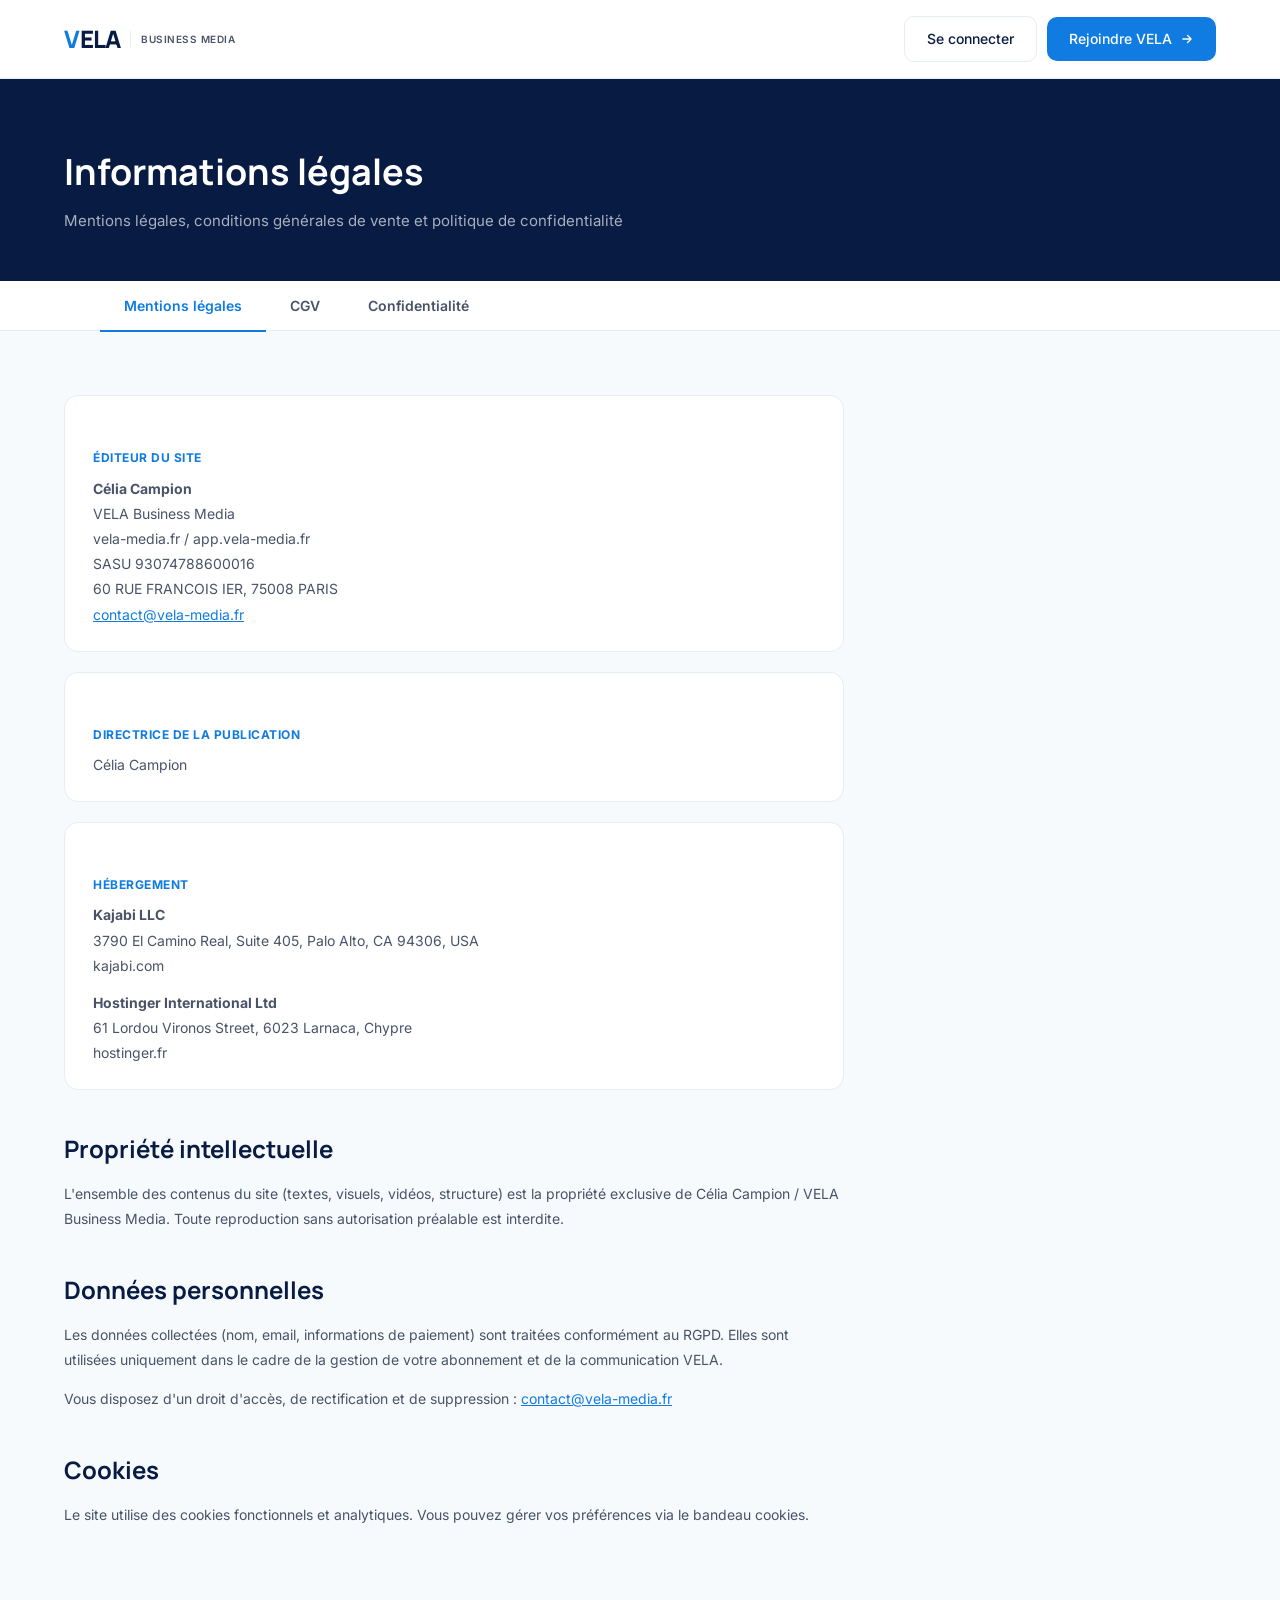
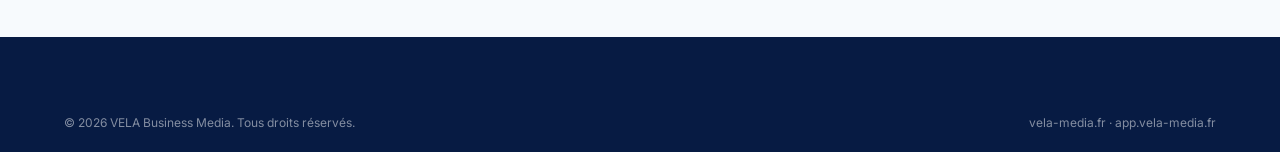
==== legal.html @ 15b3d7d7 "feat: Update homepage content, add legal page, and enhance FAQ functionality - Revised text in the h" ====
<!DOCTYPE html>
<html lang="fr">
<head>
    <meta charset="UTF-8">
    <meta name="viewport" content="width=device-width, initial-scale=1.0">
    <title>Mentions légales – VELA Business Media</title>
    <link rel="preconnect" href="https://fonts.googleapis.com">
    <link rel="preconnect" href="https://fonts.gstatic.com" crossorigin>
    <link href="https://fonts.googleapis.com/css2?family=Inter:wght@400;500;600&family=Manrope:wght@600;700&display=swap" rel="stylesheet">
    <link rel="stylesheet" href="https://cdnjs.cloudflare.com/ajax/libs/font-awesome/6.5.0/css/all.min.css">
    <link rel="stylesheet" href="styles/main.css">
    <style>
        /* ── Legal page ─────────────────────────────────── */
        .legal-hero {
            background: var(--blue-dark);
            padding: 64px 0 48px;
        }
        .legal-hero h1 {
            font-family: var(--font-title);
            font-size: 36px;
            font-weight: 700;
            color: #fff;
            margin-bottom: 8px;
        }
        .legal-hero p {
            color: rgba(255,255,255,0.65);
            font-size: 15px;
        }

        /* ── Tabs ───────────────────────────────────────── */
        .legal-tabs-bar {
            background: var(--white);
            border-bottom: 1.5px solid var(--gray-border);
            position: sticky;
            top: 64px;
            z-index: 100;
        }
        .legal-tabs {
            display: flex;
            gap: 0;
            max-width: 1160px;
            margin: 0 auto;
            padding: 0 40px;
        }
        .legal-tab {
            padding: 16px 24px;
            font-size: 14px;
            font-weight: 600;
            color: var(--gray-text);
            cursor: pointer;
            border-bottom: 2.5px solid transparent;
            margin-bottom: -1.5px;
            transition: color 0.2s, border-color 0.2s;
            white-space: nowrap;
            background: none;
            border-top: none;
            border-left: none;
            border-right: none;
            font-family: var(--font-text);
        }
        .legal-tab:hover { color: var(--blue-primary); }
        .legal-tab.active {
            color: var(--blue-primary);
            border-bottom-color: var(--blue-primary);
        }

        /* ── Content ────────────────────────────────────── */
        .legal-body {
            padding: 64px 0 96px;
            background: var(--bg-main);
            min-height: 60vh;
        }
        .legal-panel { display: none; }
        .legal-panel.active { display: block; }

        .legal-content {
            max-width: 780px;
        }

        .legal-content h2 {
            font-family: var(--font-title);
            font-size: 24px;
            font-weight: 700;
            color: var(--blue-dark);
            margin: 40px 0 12px;
        }
        .legal-content h2:first-child { margin-top: 0; }

        .legal-content h3 {
            font-size: 15px;
            font-weight: 700;
            color: var(--blue-dark);
            margin: 28px 0 8px;
            text-transform: uppercase;
            letter-spacing: 0.5px;
            font-size: 12px;
            color: var(--blue-primary);
        }

        .legal-content p {
            font-size: 14px;
            color: var(--gray-text);
            line-height: 1.8;
            margin-bottom: 14px;
        }

        .legal-content ul {
            padding-left: 20px;
            margin-bottom: 14px;
        }
        .legal-content ul li {
            font-size: 14px;
            color: var(--gray-text);
            line-height: 1.8;
            margin-bottom: 4px;
        }

        .legal-content .legal-block {
            background: var(--white);
            border-radius: 14px;
            border: 1px solid var(--gray-border);
            padding: 24px 28px;
            margin-bottom: 20px;
        }

        .legal-content .legal-block p,
        .legal-content .legal-block li { margin-bottom: 6px; }
        .legal-content .legal-block p:last-child { margin-bottom: 0; }

        .legal-article {
            margin-bottom: 36px;
            padding-bottom: 36px;
            border-bottom: 1px solid var(--gray-border);
        }
        .legal-article:last-child {
            border-bottom: none;
            margin-bottom: 0;
            padding-bottom: 0;
        }
        .legal-article-number {
            font-size: 11px;
            font-weight: 700;
            letter-spacing: 1px;
            text-transform: uppercase;
            color: var(--blue-primary);
            margin-bottom: 6px;
        }
        .legal-article h2 {
            margin-top: 0;
            font-size: 18px;
        }

        @media (max-width: 768px) {
            .legal-hero { padding: 48px 0 32px; }
            .legal-hero h1 { font-size: 26px; }
            .legal-tabs { padding: 0 16px; overflow-x: auto; }
            .legal-tab { padding: 14px 16px; font-size: 13px; }
            .legal-body { padding: 40px 0 64px; }
        }
    </style>
</head>
<body>

    <!-- Header -->
    <header class="header">
        <div class="container">
            <div class="header-content">
                <a href="index.html" class="logo" style="text-decoration:none;">
                    <div class="logo-main">
                        <span class="logo-v">V</span><span class="logo-text">ELA</span>
                    </div>
                    <span class="logo-sub">BUSINESS MEDIA</span>
                </a>
                <div class="header-actions">
                    <a href="https://app.vela-media.fr/login" target="_blank" rel="noopener" class="btn-secondary">Se connecter</a>
                    <a href="https://app.vela-media.fr/offers/Z2gnVSHb" target="_blank" rel="noopener" class="btn-primary">Rejoindre VELA <svg class="btn-arrow" width="14" height="14" viewBox="0 0 24 24" fill="none"><path d="M5 12h14M13 6l6 6-6 6" stroke="currentColor" stroke-width="2.2" stroke-linecap="round" stroke-linejoin="round"/></svg></a>
                </div>
            </div>
        </div>
    </header>

    <!-- Hero -->
    <section class="legal-hero">
        <div class="container">
            <h1>Informations légales</h1>
            <p>Mentions légales, conditions générales de vente et politique de confidentialité</p>
        </div>
    </section>

    <!-- Tabs bar -->
    <div class="legal-tabs-bar">
        <div class="legal-tabs">
            <button class="legal-tab active" data-tab="mentions">Mentions légales</button>
            <button class="legal-tab" data-tab="cgv">CGV</button>
            <button class="legal-tab" data-tab="confidentialite">Confidentialité</button>
        </div>
    </div>

    <!-- Content -->
    <div class="legal-body">
        <div class="container">
            <div class="legal-content">

                <!-- ── MENTIONS LÉGALES ── -->
                <div class="legal-panel active" id="panel-mentions">

                    <div class="legal-block">
                        <h3>Éditeur du site</h3>
                        <p><strong>Célia Campion</strong><br>
                        VELA Business Media<br>
                        vela-media.fr / app.vela-media.fr<br>
                        SASU 93074788600016<br>
                        60 RUE FRANCOIS IER, 75008 PARIS<br>
                        <a href="mailto:contact@vela-media.fr" style="color:var(--blue-primary)">contact@vela-media.fr</a></p>
                    </div>

                    <div class="legal-block">
                        <h3>Directrice de la publication</h3>
                        <p>Célia Campion</p>
                    </div>

                    <div class="legal-block">
                        <h3>Hébergement</h3>
                        <p><strong>Kajabi LLC</strong><br>
                        3790 El Camino Real, Suite 405, Palo Alto, CA 94306, USA<br>
                        kajabi.com</p>
                        <p style="margin-top:12px"><strong>Hostinger International Ltd</strong><br>
                        61 Lordou Vironos Street, 6023 Larnaca, Chypre<br>
                        hostinger.fr</p>
                    </div>

                    <h2>Propriété intellectuelle</h2>
                    <p>L'ensemble des contenus du site (textes, visuels, vidéos, structure) est la propriété exclusive de Célia Campion / VELA Business Media. Toute reproduction sans autorisation préalable est interdite.</p>

                    <h2>Données personnelles</h2>
                    <p>Les données collectées (nom, email, informations de paiement) sont traitées conformément au RGPD. Elles sont utilisées uniquement dans le cadre de la gestion de votre abonnement et de la communication VELA.</p>
                    <p>Vous disposez d'un droit d'accès, de rectification et de suppression : <a href="mailto:contact@vela-media.fr" style="color:var(--blue-primary)">contact@vela-media.fr</a></p>

                    <h2>Cookies</h2>
                    <p>Le site utilise des cookies fonctionnels et analytiques. Vous pouvez gérer vos préférences via le bandeau cookies.</p>

                </div>

                <!-- ── CGV ── -->
                <div class="legal-panel" id="panel-cgv">

                    <div class="legal-article">
                        <p class="legal-article-number">Article 1</p>
                        <h2>Identification de la société</h2>
                        <p>Les présentes Conditions Générales de Vente (CGV) sont proposées par <strong>VELA MÉDIA</strong>, marque exploitée par la société KiRoMa, société immatriculée sous le numéro SIREN 930 747 886, dont le siège social est situé au 60 Rue François 1er, 75008 Paris.</p>
                        <p>La société est représentée par Madame Célia Campion, Présidente Directrice Générale. Ci-après dénommée « VELA MÉDIA ».</p>
                        <p>Toute commande implique l'acceptation pleine et entière des présentes CGV par le client.</p>
                    </div>

                    <div class="legal-article">
                        <p class="legal-article-number">Article 2</p>
                        <h2>Objet</h2>
                        <p>Les présentes Conditions Générales de Vente ont pour objet de définir les modalités selon lesquelles VELA MÉDIA, marque exploitée par la société KiRoMa, propose et commercialise ses services, contenus, accompagnements et accès numériques.</p>
                        <p>VELA MÉDIA développe un écosystème éditorial et stratégique à destination des professionnels et particuliers souhaitant bénéficier de contenus à forte valeur ajoutée autour de l'entrepreneuriat, du positionnement, de la structuration d'activité, de la réflexion stratégique, du développement de marque et de l'accompagnement décisionnel.</p>
                        <p>Les services proposés peuvent notamment comprendre l'accès à une plateforme numérique sécurisée, des contenus vidéo, des questionnaires, des synthèses stratégiques, des échanges privés, des analyses, des documents confidentiels, ainsi que différentes prestations complémentaires de conseil, mentorat, accompagnement ou consulting.</p>
                        <p>VELA MÉDIA ne constitue pas une plateforme de formation professionnelle au sens réglementaire du terme, mais un environnement média, éditorial et stratégique proposant des contenus d'analyse, d'inspiration, de réflexion et d'accompagnement.</p>
                    </div>

                    <div class="legal-article">
                        <p class="legal-article-number">Article 3</p>
                        <h2>Acceptation des conditions</h2>
                        <p>Toute validation de devis, signature de contrat, paiement d'acompte ou commande implique l'adhésion sans réserve du client aux présentes CGV.</p>
                        <p>Le client reconnaît avoir pris connaissance des présentes CGV avant toute commande.</p>
                    </div>

                    <div class="legal-article">
                        <p class="legal-article-number">Article 4</p>
                        <h2>Devis et commandes</h2>
                        <p>Toute prestation fait l'objet soit d'un devis, soit d'un contrat, soit d'une proposition commerciale, soit d'une commande en ligne, soit d'une souscription à un abonnement.</p>
                        <p>La commande est considérée comme ferme et définitive après signature du devis ou contrat, ou validation électronique, ou paiement d'un acompte, ou règlement complet.</p>
                        <p>Toute demande complémentaire pourra faire l'objet d'une facturation additionnelle.</p>
                    </div>

                    <div class="legal-article">
                        <p class="legal-article-number">Article 5</p>
                        <h2>Tarifs</h2>
                        <p>Les prix sont exprimés en euros hors taxes (HT) ou toutes taxes comprises (TTC) selon le régime applicable. VELA MÉDIA se réserve le droit de modifier ses tarifs à tout moment. Les prestations sont facturées selon les tarifs en vigueur au jour de la commande.</p>
                        <p>Sauf mention contraire, les frais de déplacement, d'hébergement, de restauration, de location ou tout frais externe restent à la charge du client.</p>
                    </div>

                    <div class="legal-article">
                        <p class="legal-article-number">Article 6</p>
                        <h2>Modalités de paiement</h2>
                        <p>Sauf disposition particulière, un acompte de 30 % à 50 % peut être demandé à la commande, le solde est payable à réception de facture ou selon l'échéancier convenu.</p>
                        <p>Les règlements peuvent être effectués par virement bancaire, carte bancaire, prélèvement ou tout autre moyen validé par VELA MÉDIA.</p>
                        <p>Tout retard de paiement entraînera automatiquement des pénalités de retard au taux légal en vigueur, une indemnité forfaitaire de recouvrement de 40 €, ainsi que la suspension éventuelle des prestations.</p>
                    </div>

                    <div class="legal-article">
                        <p class="legal-article-number">Article 7</p>
                        <h2>Abonnements et programmes récurrents</h2>
                        <p>VELA MÉDIA propose notamment un abonnement mensuel donnant accès à un espace membre premium accessible en ligne via la plateforme Kajabi ou toute plateforme équivalente choisie par VELA MÉDIA.</p>
                        <p>L'abonnement est actuellement proposé au tarif de <strong>97 € HT par mois</strong>, sans engagement de durée.</p>
                        <p>L'accès abonné comprend notamment la mise à disposition d'un contenu vidéo hebdomadaire, d'un questionnaire stratégique hebdomadaire, d'une messagerie privée ainsi que d'un espace personnel sécurisé. Les vidéos restent accessibles pendant une durée de cinq semaines à compter de leur publication.</p>
                        <p>Les prestations de coaching individuel, consulting, accompagnement stratégique, événements, masterminds ou offres premium complémentaires ne sont pas incluses dans l'abonnement standard.</p>
                        <p>L'abonnement est renouvelé automatiquement à chaque échéance mensuelle via Stripe. La demande de résiliation peut être effectuée directement depuis la plateforme ou par écrit, sous réserve d'être transmise au minimum sept jours avant la prochaine échéance mensuelle. Toute période commencée reste intégralement due. La résiliation prendra effet à la date anniversaire suivant la demande.</p>
                        <p>En cas d'incident de paiement, VELA MÉDIA se réserve le droit de suspendre immédiatement l'accès à la plateforme jusqu'à régularisation.</p>
                    </div>

                    <div class="legal-article">
                        <p class="legal-article-number">Article 8</p>
                        <h2>Délais et livraison</h2>
                        <p>Les délais communiqués le sont à titre indicatif. VELA MÉDIA ne pourra être tenue responsable des retards causés par un manque de validation client, des éléments non transmis, des modifications successives, un cas de force majeure ou l'intervention de prestataires tiers.</p>
                    </div>

                    <div class="legal-article">
                        <p class="legal-article-number">Article 9</p>
                        <h2>Obligations du client</h2>
                        <p>Le client s'engage à fournir des informations exactes, transmettre les éléments nécessaires dans les délais, collaborer activement au bon déroulement des prestations, respecter les échéances de validation et régler les sommes dues.</p>
                    </div>

                    <div class="legal-article">
                        <p class="legal-article-number">Article 10</p>
                        <h2>Propriété intellectuelle</h2>
                        <p>L'ensemble des contenus, éléments graphiques, méthodes, frameworks, textes, vidéos, questionnaires, synthèses, visuels, documents, process, outils, mindmaps et contenus diffusés ou produits par VELA MÉDIA est protégé au titre du droit de la propriété intellectuelle.</p>
                        <p>L'abonnement souscrit confère uniquement un droit d'accès personnel, temporaire, non exclusif et non transférable. Toute reproduction, diffusion, partage ou exploitation non autorisée est strictement interdite. Les identifiants de connexion sont strictement personnels.</p>
                    </div>

                    <div class="legal-article">
                        <p class="legal-article-number">Article 11</p>
                        <h2>Confidentialité</h2>
                        <p>VELA MÉDIA et le client s'engagent à conserver confidentielles les informations échangées dans le cadre de la prestation. Cette obligation demeure applicable pendant toute la durée de la collaboration ainsi qu'après sa cessation.</p>
                    </div>

                    <div class="legal-article">
                        <p class="legal-article-number">Article 12</p>
                        <h2>Responsabilité</h2>
                        <p>VELA MÉDIA est tenue à une obligation de moyens. Les contenus proposés ont une vocation informative, éditoriale, stratégique et inspirationnelle. Ils ne constituent en aucun cas un conseil juridique, financier, comptable, fiscal ou médical, ni une garantie de résultat.</p>
                        <p>L'abonné demeure seul responsable des décisions et actions réalisées à partir des contenus proposés par VELA MÉDIA.</p>
                    </div>

                    <div class="legal-article">
                        <p class="legal-article-number">Article 13</p>
                        <h2>Annulation et report</h2>
                        <p>Toute annulation d'une prestation devra être formulée par écrit. Sauf disposition spécifique, tout acompte versé reste acquis, toute prestation commencée est due et tout report devra être validé conjointement.</p>
                    </div>

                    <div class="legal-article">
                        <p class="legal-article-number">Article 14</p>
                        <h2>Force majeure</h2>
                        <p>VELA MÉDIA ne pourra être tenue responsable d'un manquement résultant d'un événement de force majeure au sens du droit français.</p>
                    </div>

                    <div class="legal-article">
                        <p class="legal-article-number">Article 15</p>
                        <h2>Données personnelles et RGPD</h2>
                        <p>Dans le cadre de l'exploitation de ses services, VELA MÉDIA est amenée à collecter, traiter, stocker et utiliser certaines données personnelles des utilisateurs, abonnés, prospects et clients.</p>
                        <p>Ces données sont collectées afin de permettre la gestion des abonnements, l'exécution des prestations, la personnalisation de l'expérience utilisateur et le respect des obligations légales.</p>
                        <p>Dans le cadre du fonctionnement de ses services, VELA MÉDIA peut utiliser des outils tiers notamment : Kajabi, Podio, Stripe, Whimsical, Mindmeister, ChatGPT, Claude ou tout autre outil professionnel équivalent.</p>
                        <p>Conformément au RGPD, chaque utilisateur dispose d'un droit d'accès, de rectification, d'effacement, de limitation, d'opposition, de portabilité et de retrait du consentement. Toute demande peut être adressée à : <a href="mailto:contact@vela-media.fr" style="color:var(--blue-primary)">contact@vela-media.fr</a></p>
                        <h3>15.1 – Droit de rétractation</h3>
                        <p>Conformément aux articles L.221-18 et suivants du Code de la consommation, les clients particuliers disposent d'un délai de 14 jours pour exercer leur droit de rétractation. En validant sa souscription et en demandant un accès immédiat, l'utilisateur particulier reconnaît expressément renoncer à ce droit.</p>
                        <h3>15.2 – Médiation à la consommation</h3>
                        <p>Tout client particulier a le droit de recourir gratuitement à un dispositif de médiation de la consommation. Les coordonnées du médiateur seront mises à disposition sur le site internet de VELA MÉDIA dès leur désignation officielle.</p>
                    </div>

                    <div class="legal-article">
                        <p class="legal-article-number">Article 16</p>
                        <h2>Références clients</h2>
                        <p>Sauf refus écrit préalable, VELA MÉDIA pourra utiliser des retours d'expérience anonymisés, des captures anonymisées, des statistiques d'usage ou des témoignages à des fins de communication. Toute publication nominative fera l'objet d'une validation préalable.</p>
                    </div>

                    <div class="legal-article">
                        <p class="legal-article-number">Article 17</p>
                        <h2>Modération et comportement</h2>
                        <p>VELA MÉDIA se réserve le droit de suspendre ou supprimer un compte sans remboursement en cas de comportement toxique, non-respect des CGV, atteinte à l'image de VELA MÉDIA, partage non autorisé des contenus ou comportement incompatible avec les valeurs de la plateforme.</p>
                    </div>

                    <div class="legal-article">
                        <p class="legal-article-number">Article 18</p>
                        <h2>Évolution des services</h2>
                        <p>VELA MÉDIA se réserve le droit de faire évoluer à tout moment les contenus, formats, fonctionnalités, outils, supports ou modalités d'accès des services proposés. Ces évolutions ne pourront donner lieu à aucun remboursement.</p>
                    </div>

                    <div class="legal-article">
                        <p class="legal-article-number">Article 19</p>
                        <h2>Droit applicable</h2>
                        <p>Les présentes CGV sont soumises au droit français. En cas de litige, les parties s'engagent à rechercher une solution amiable avant toute procédure judiciaire. À défaut, les tribunaux compétents seront ceux du ressort du siège social de VELA MÉDIA.</p>
                    </div>

                    <div class="legal-article">
                        <p class="legal-article-number">Article 20</p>
                        <h2>Contact</h2>
                        <div class="legal-block">
                            <p><strong>VELA MÉDIA</strong> — Marque exploitée par la société KiRoMa<br>
                            SIREN : 930 747 886<br>
                            60 Rue François 1er, 75008 Paris<br>
                            Représentée par Célia Campion, Présidente Directrice Générale<br>
                            <a href="mailto:contact@vela-media.fr" style="color:var(--blue-primary)">contact@vela-media.fr</a></p>
                        </div>
                    </div>

                </div>

                <!-- ── CONFIDENTIALITÉ ── -->
                <div class="legal-panel" id="panel-confidentialite">

                    <div class="legal-block">
                        <h3>Qui sommes-nous ?</h3>
                        <p>VELA Business Media est une plateforme d'accompagnement stratégique éditée par KiRoMa Sasu, représentée par Célia Campion.</p>
                    </div>

                    <h2>Les informations que nous collectons</h2>
                    <p>Dans le cadre de votre abonnement et de votre accompagnement, nous collectons les informations que vous nous transmettez : nom, prénom, adresse email, informations relatives à votre entreprise (chiffre d'affaires, secteur, stade de développement), ainsi que vos réponses aux questionnaires et échanges via la messagerie.</p>

                    <h2>Comment nous utilisons vos informations</h2>
                    <p>Vos données sont utilisées exclusivement pour personnaliser votre parcours VELA et vous délivrer un accompagnement adapté à votre situation. Elles ne sont en aucun cas revendues ni transmises à des tiers.</p>

                    <h2>Confidentialité des échanges</h2>
                    <p>KiRoMa s'engage à garantir la stricte confidentialité de toutes les informations que vous partagez dans le cadre de votre accompagnement — qu'elles soient transmises par écrit ou à l'oral, via la plateforme, la messagerie ou lors des sessions visio. Ces informations sont utilisées uniquement dans le cadre de votre mission et ne seront conservées qu'aussi longtemps que votre accompagnement est actif.</p>

                    <h2>Vos droits</h2>
                    <p>Conformément au RGPD, vous disposez d'un droit d'accès, de rectification et de suppression de vos données. Pour toute demande, contactez-nous à : <a href="mailto:contact@vela-media.fr" style="color:var(--blue-primary)">contact@vela-media.fr</a></p>

                    <h2>Cookies</h2>
                    <p>Le site utilise des cookies fonctionnels nécessaires à son bon fonctionnement. Aucun cookie publicitaire n'est déposé sans votre consentement explicite.</p>

                </div>

            </div>
        </div>
    </div>

    <!-- Footer -->
    <footer class="footer">
        <div class="container">
            <div class="footer-bottom">
                <p>&copy; <span id="footer-year"></span> VELA Business Media. Tous droits réservés.</p>
                <p>vela-media.fr · app.vela-media.fr</p>
            </div>
        </div>
    </footer>

    <script>
        // Dynamic year
        document.getElementById('footer-year').textContent = new Date().getFullYear();

        // Tab switching
        const tabs = document.querySelectorAll('.legal-tab');
        const panels = document.querySelectorAll('.legal-panel');

        function activateTab(tabName) {
            tabs.forEach(t => t.classList.toggle('active', t.dataset.tab === tabName));
            panels.forEach(p => p.classList.toggle('active', p.id === 'panel-' + tabName));
        }

        tabs.forEach(tab => {
            tab.addEventListener('click', () => activateTab(tab.dataset.tab));
        });

        // Open tab from URL hash (legal.html#cgv, legal.html#confidentialite)
        const hash = window.location.hash.replace('#', '');
        if (hash && ['mentions', 'cgv', 'confidentialite'].includes(hash)) {
            activateTab(hash);
        }
    </script>
</body>
</html>
---- styles/main.css ----
* {
    margin: 0;
    padding: 0;
    box-sizing: border-box;
}

:root {
    --blue-primary: #107ce1;
    --blue-dark: #071b43;
    --bg-main: #F7FAFD;
    --white: #FFFFFF;
    --gray-border: #E6EDF5;
    --gray-text: #495368;
    --button-blue: #107ce1;

    --font-title: 'Manrope', sans-serif;
    --font-text: 'Inter', sans-serif;
}

html {
    scroll-behavior: smooth;
}

body {
    font-family: var(--font-text);
    color: var(--blue-dark);
    line-height: 1.6;
    background: var(--bg-main);
}

.container {
    max-width: 1200px;
    margin: 0 auto;
    padding: 0 24px;
}

/* ── Header ─────────────────────────────────────────── */
.header {
    background: var(--white);
    padding: 16px 0;
    border-bottom: 1px solid var(--gray-border);
    position: sticky;
    top: 0;
    z-index: 1000;
}

.header-content {
    display: flex;
    justify-content: space-between;
    align-items: center;
}

.logo {
    display: flex;
    align-items: center;
    gap: 10px;
    font-family: var(--font-title);
}

.logo-main {
    display: flex;
    align-items: baseline;
}

.logo-v {
    font-size: 24px;
    font-weight: 800;
    color: var(--blue-primary);
    line-height: 1;
}

.logo-text {
    font-size: 24px;
    font-weight: 800;
    color: var(--blue-dark);
    letter-spacing: -1px;
    line-height: 1;
}

.logo-sub {
    font-family: var(--font-text);
    font-size: 10px;
    font-weight: 600;
    color: var(--gray-text);
    letter-spacing: 0.5px;
    text-transform: uppercase;
    border-left: 1px solid var(--gray-border);
    padding-left: 10px;
}

.header-actions {
    display: flex;
    gap: 10px;
    align-items: center;
}

/* ── Buttons ─────────────────────────────────────────── */
a.btn-primary, a.btn-secondary { text-decoration: none; }

.btn-primary {
    background: var(--button-blue);
    color: var(--white);
    padding: 11px 22px;
    border-radius: 10px;
    font-family: var(--font-text);
    font-weight: 500;
    font-size: 14px;
    cursor: pointer;
    border: none;
    transition: background 0.2s, transform 0.2s;
    display: inline-flex;
    align-items: center;
    gap: 8px;
}

.btn-arrow {
    transition: transform 0.2s;
}

.btn-primary:hover .btn-arrow {
    transform: translateX(3px);
}

.btn-primary:hover {
    background: #39a6e6;
    transform: translateY(-1px);
}

.btn-secondary {
    background: transparent;
    color: var(--blue-dark);
    padding: 11px 22px;
    border-radius: 10px;
    font-family: var(--font-text);
    font-weight: 500;
    font-size: 14px;
    cursor: pointer;
    border: 1px solid var(--gray-border);
    transition: border-color 0.2s, background 0.2s;
}

.btn-secondary:hover {
    background: var(--bg-main);
    border-color: var(--blue-primary);
}

.btn-large {
    padding: 14px 32px;
    font-size: 15px;
}

/* ── Hero ────────────────────────────────────────────── */
.hero {
    padding: 100px 0;
    position: relative;
    overflow: hidden;
    background: #EEF5FB;
}

.hero-bg {
    position: absolute;
    inset: 0;
    z-index: 0;
}

.hero-bg svg {
    width: 100%;
    height: 100%;
}

.hero .container {
    position: relative;
    z-index: 1;
}

.hero-content {
    display: grid;
    grid-template-columns: 1fr;
    max-width: 600px;
}

.hero-badge {
    display: inline-block;
    font-family: var(--font-text);
    font-size: 11px;
    font-weight: 600;
    letter-spacing: 0.08em;
    text-transform: uppercase;
    color: var(--blue-primary);
    background: #e8f3f9;
    border: 1px solid rgba(16, 124, 225, 0.25);
    border-radius: 20px;
    padding: 4px 10px;
    margin-bottom: 18px;
}

.hero-text h1 {
    font-family: var(--font-title);
    font-size: 52px;
    font-weight: 700;
    line-height: 1.2;
    color: var(--blue-dark);
    margin-bottom: 20px;
}

.hero-subtitle {
    font-size: 17px;
    color: var(--blue-dark);
    margin-bottom: 12px;
    max-width: 460px;
    line-height: 1.6;
}

.hero-desc {
    font-size: 15px;
    color: var(--gray-text);
    margin-bottom: 24px;
    max-width: 460px;
    line-height: 1.6;
}

.hero-price {
    display: flex;
    align-items: center;
    gap: 10px;
    margin-bottom: 24px;
}

.hero-price-amount {
    font-family: var(--font-title);
    font-size: 32px;
    font-weight: 700;
    color: var(--blue-dark);
    line-height: 1;
}

.hero-price-period {
    font-size: 14px;
    color: var(--gray-text);
    font-weight: 500;
}

.hero-price-badge {
    margin-left: 6px;
    background: #e8f3f9;
    color: var(--blue-primary);
    font-size: 12px;
    font-weight: 600;
    padding: 4px 12px;
    border-radius: 20px;
}

.hero-features {
    display: grid;
    grid-template-columns: auto auto;
    justify-content: start;
    gap: 10px 20px;
    list-style: none;
    padding: 0;
    margin-top: 22px;
}

.hero-features li {
    display: inline-flex;
    align-items: center;
    gap: 6px;
    font-size: 13px;
    font-weight: 500;
    color: var(--blue-dark);
}

.hero-features li svg {
    color: var(--blue-primary);
    flex-shrink: 0;
}

.hero-image {
    position: absolute;
    inset: 0;
    z-index: 0;
    pointer-events: none;
}

.hero-paysage {
    width: 100%;
    height: 100%;
    object-fit: cover;
    object-position: right center;
    display: block;
    mix-blend-mode: multiply;
}

.hero-plane-wrapper {
    position: relative;
    display: flex;
    align-items: center;
    justify-content: center;
    width: 100%;
}

.hero-sun {
    position: absolute;
    width: 220px;
    height: 220px;
    border-radius: 50%;
    background: #D6E9F8;
    z-index: 0;
}

.hero-video-placeholder {
    width: 100%;
    aspect-ratio: 16/9;
    max-width: 560px;
}

.hero-highlight {
    color: var(--blue-primary);
}

.hero-deltaplane {
    position: relative;
    z-index: 1;
    width: 80%;
    max-width: 380px;
    height: auto;
    animation: float 3s ease-in-out infinite;
    display: block;
}

@keyframes float {
    0%, 100% { transform: translateY(0px); }
    50% { transform: translateY(-16px); }
}

/* ── Features ────────────────────────────────────────── */
.features {
    padding: 32px 0;
    background: var(--white);
    border-top: 1px solid var(--gray-border);
    border-bottom: 1px solid var(--gray-border);
}

.features-grid {
    display: grid;
    grid-template-columns: repeat(4, 1fr);
}

.feature-card {
    display: flex;
    align-items: flex-start;
    gap: 14px;
    padding: 20px 28px;
    border-right: 1px solid var(--gray-border);
    transition: background 0.2s;
}

.feature-card:last-child {
    border-right: none;
}

.feature-card:hover {
    background: var(--bg-main);
}

.feature-icon {
    width: 48px;
    height: 48px;
    border-radius: 12px;
    background: rgba(16, 124, 225, 0.10);
    border: 1px solid rgba(16, 124, 225, 0.25);
    display: flex;
    align-items: center;
    justify-content: center;
    flex-shrink: 0;
}

.feature-icon svg {
    width: 22px;
    height: 22px;
}

.feature-body h3 {
    font-family: var(--font-text);
    font-size: 11px;
    font-weight: 700;
    letter-spacing: 0.8px;
    text-transform: uppercase;
    color: var(--blue-dark);
    margin-bottom: 5px;
}

.feature-body p {
    font-size: 15px;
    color: var(--gray-text);
    line-height: 1.5;
}

/* ── Video Section ───────────────────────────────────── */
.video-section {
    padding: 64px 0;
    background: var(--bg-main);
}

.video-placeholder {
    background: #0d1828;
    border-radius: 20px;
    aspect-ratio: 16/7;
    display: flex;
    flex-direction: column;
    align-items: center;
    justify-content: center;
    gap: 20px;
    max-width: 860px;
    margin: 0 auto;
    cursor: pointer;
    overflow: hidden;
    position: relative;
}

.video-placeholder::before {
    content: '';
    position: absolute;
    inset: 0;
    background: radial-gradient(ellipse at center, rgba(74,138,184,0.15) 0%, transparent 65%);
    pointer-events: none;
}

.play-button {
    width: 68px;
    height: 68px;
    border-radius: 50%;
    background: var(--button-blue);
    color: var(--white);
    font-size: 22px;
    border: none;
    cursor: pointer;
    display: flex;
    align-items: center;
    justify-content: center;
    padding-left: 4px;
    position: relative;
    z-index: 1;
    transition: transform 0.2s, background 0.2s;
}

.play-button:hover {
    transform: scale(1.08);
    background: #2d5a7e;
}

.video-placeholder p {
    color: var(--white);
    text-align: center;
    font-size: 17px;
    font-weight: 500;
    position: relative;
    z-index: 1;
    line-height: 1.4;
}

/* ── Section Titles ──────────────────────────────────── */
.section-title {
    font-family: var(--font-title);
    font-size: 30px;
    font-weight: 700;
    color: var(--blue-dark);
    margin-bottom: 12px;
    text-align: center;
}

.section-title::after {
    content: '';
    display: block;
    width: 40px;
    height: 3px;
    background: var(--blue-primary);
    border-radius: 2px;
    margin: 10px auto 16px;
}

.section-intro {
    text-align: center;
    font-size: 15px;
    color: var(--gray-text);
    max-width: 580px;
    margin: 0 auto 36px;
    line-height: 1.6;
}

.section-title-bar {
    display: block;
    width: 40px;
    height: 3px;
    background: var(--button-blue);
    border-radius: 2px;
    margin: 0 auto 40px;
}

.section-subtitle {
    text-align: center;
    font-size: 15px;
    color: var(--gray-text);
    margin-bottom: 40px;
}

/* ── Pillars ─────────────────────────────────────────── */
.pillars {
    padding: 80px 0;
    background: var(--bg-main);
}

.pillars .section-title {
    margin-bottom: 8px;
}

.pillars-grid {
    display: grid;
    grid-template-columns: repeat(5, 1fr);
    gap: 18px;
    margin-top: 48px;
}

.pillar-card {
    background: var(--white);
    padding: 32px 16px;
    border-radius: 16px;
    border: 1px solid var(--gray-border);
    text-align: center;
    transition: box-shadow 0.2s, transform 0.2s;
    box-shadow: 0 2px 8px rgba(2,17,55,0.04);
}

.pillar-card:hover {
    box-shadow: 0 8px 24px rgba(2,17,55,0.09);
    transform: translateY(-3px);
}

.pillar-icon {
    width: 52px;
    height: 52px;
    border-radius: 12px;
    display: flex;
    align-items: center;
    justify-content: center;
    margin: 0 auto 16px;
    font-size: 22px;
}

.pillar-icon.admin      { background: rgba(47,107,255,0.10);  color: #2F6BFF; }
.pillar-icon.finance    { background: rgba(22,163,74,0.10);   color: #16A34A; }
.pillar-icon.commerce   { background: rgba(234,108,0,0.10);   color: #EA6C00; }
.pillar-icon.rh         { background: rgba(147,51,234,0.10);  color: #9333EA; }
.pillar-icon.production { background: rgba(220,38,38,0.10);   color: #DC2626; }

.pillar-name {
    font-family: var(--font-text);
    font-size: 11px;
    font-weight: 700;
    letter-spacing: 0.8px;
    text-transform: uppercase;
    margin-bottom: 10px;
}

.pillar-card p {
    font-size: 13px;
    color: var(--gray-text);
    line-height: 1.55;
}

/* Pillar colors */
.pillar-name.admin      { color: #2F6BFF; }
.pillar-name.finance    { color: #16A34A; }
.pillar-name.commerce   { color: #EA6C00; }
.pillar-name.rh         { color: #9333EA; }
.pillar-name.production { color: #DC2626; }

/* ── Dashboard ───────────────────────────────────────── */
.dashboard {
    padding: 80px 0;
    background: var(--bg-main);
}

.dashboard-content {
    display: grid;
    grid-template-columns: 1fr 1.4fr;
    gap: 60px;
    align-items: center;
}

.dashboard-text h2 {
    font-family: var(--font-title);
    font-size: 34px;
    font-weight: 700;
    color: var(--blue-dark);
    margin-bottom: 6px;
    line-height: 1.2;
}

.dashboard-text h2::after {
    content: '';
    display: block;
    width: 40px;
    height: 3px;
    background: var(--blue-primary);
    border-radius: 2px;
    margin: 10px 0 28px;
}

.dashboard-text > p {
    font-size: 15px;
    color: var(--gray-text);
    line-height: 1.65;
    margin-bottom: 20px;
}

.dashboard-features {
    list-style: none;
    display: flex;
    flex-direction: column;
    gap: 12px;
}

.dashboard-features li {
    font-size: 14px;
    color: var(--blue-dark);
    display: flex;
    align-items: center;
    gap: 12px;
    padding-left: 0;
}

.dashboard-features li:before {
    content: "✓";
    color: var(--button-blue);
    font-weight: 700;
    font-size: 16px;
    flex-shrink: 0;
}

.dashboard-image {
    display: flex;
    justify-content: center;
}

.dashboard-mockup {
    background: var(--white);
    border-radius: 16px;
    overflow: hidden;
    border: 1px solid var(--gray-border);
    box-shadow: 0 8px 32px rgba(2,17,55,0.08);
    width: 100%;
    max-width: 600px;
    display: flex;
    flex-direction: column;
    height: 400px;
}

.dashboard-header {
    background: var(--button-blue);
    color: var(--white);
    padding: 14px 20px;
    font-family: var(--font-title);
    font-weight: 700;
    font-size: 13px;
    display: flex;
    align-items: center;
    gap: 8px;
}

.dashboard-logo {
    display: flex;
    align-items: center;
    gap: 2px;
    font-size: 14px;
}

.logo-v-dash {
    color: var(--white);
    font-weight: 800;
}

.dashboard-wrapper {
    display: grid;
    grid-template-columns: 150px 1fr;
    gap: 0;
    flex: 1;
    overflow: hidden;
}

.dashboard-menu {
    background: var(--bg-main);
    padding: 12px 0;
    border-right: 1px solid var(--gray-border);
    display: flex;
    flex-direction: column;
    overflow-y: auto;
}

.menu-item {
    padding: 10px 12px;
    font-size: 11px;
    color: var(--gray-text);
    cursor: pointer;
    transition: all 0.2s;
    white-space: nowrap;
    overflow: hidden;
    text-overflow: ellipsis;
}

.menu-item:hover { 
    color: var(--blue-primary);
    background: rgba(106, 174, 214, 0.05);
}

.menu-item.active {
    color: var(--button-blue);
    background: rgba(106, 174, 214, 0.1);
    border-left: 3px solid var(--button-blue);
    padding-left: 9px;
    font-weight: 500;
}

.dashboard-main {
    padding: 16px;
    flex: 1;
    display: grid;
    grid-template-columns: 1fr 1fr;
    gap: 12px;
    overflow-y: auto;
    font-size: 12px;
}

.dashboard-header-content,
.dashboard-theme {
    grid-column: 1 / -1;
}

.dashboard-header-content {
    border-bottom: 1px solid var(--gray-border);
    padding-bottom: 12px;
}

.dashboard-greeting h4 {
    font-family: var(--font-title);
    font-size: 13px;
    font-weight: 600;
    color: var(--blue-dark);
    margin: 0;
}

.dashboard-theme {
    background: rgba(106, 174, 214, 0.08);
    border-radius: 8px;
    padding: 12px;
    border-left: 3px solid var(--button-blue);
}

.theme-label {
    font-size: 9px;
    font-weight: 600;
    color: var(--gray-text);
    text-transform: uppercase;
    letter-spacing: 0.3px;
    display: block;
    margin-bottom: 6px;
}

.dashboard-theme h3 {
    font-family: var(--font-title);
    font-size: 14px;
    font-weight: 600;
    color: var(--blue-dark);
    margin: 0;
}

.dashboard-section {
    display: flex;
    flex-direction: column;
    gap: 8px;
}

.dashboard-section h4 {
    font-family: var(--font-title);
    font-size: 12px;
    font-weight: 600;
    color: var(--blue-dark);
    margin: 0;
}

.dashboard-item {
    display: flex;
    align-items: flex-start;
    gap: 8px;
    padding: 8px;
    background: var(--bg-main);
    border-radius: 6px;
}

.dashboard-item.compact {
    padding: 6px;
    gap: 6px;
}

.item-icon {
    font-size: 12px;
    flex-shrink: 0;
    padding-top: 1px;
}

.item-content {
    flex: 1;
    display: flex;
    flex-direction: column;
    gap: 1px;
}

.item-title {
    font-weight: 500;
    color: var(--blue-dark);
    margin: 0;
    font-size: 10px;
}

.item-meta {
    color: var(--gray-text);
    margin: 0;
    font-size: 9px;
}

.item-date-small {
    color: var(--gray-text);
    margin: 0;
    font-size: 9px;
    font-weight: 500;
}

.item-time {
    font-size: 9px;
    color: var(--gray-text);
    flex-shrink: 0;
}

.item-link {
    font-size: 10px;
    color: var(--button-blue);
    text-decoration: none;
    font-weight: 500;
    padding: 0 6px;
}

/* ── Dashboard feature items ─────────────────────────── */
.dash-features {
    display: flex;
    flex-direction: column;
    gap: 22px;
    margin-top: 28px;
}

.dash-feature-item {
    display: flex;
    align-items: flex-start;
    gap: 14px;
}

.dash-feature-icon {
    width: 42px;
    height: 42px;
    border-radius: 10px;
    display: flex;
    align-items: center;
    justify-content: center;
    font-size: 16px;
    flex-shrink: 0;
}

.dash-feature-icon.videos { background: rgba(47,107,255,0.10); color: #2F6BFF; }
.dash-feature-icon.tools  { background: rgba(22,163,74,0.10);  color: #16A34A; }
.dash-feature-icon.suivi  { background: rgba(47,107,255,0.10); color: #2F6BFF; }

.dash-feature-body h4 {
    font-family: var(--font-title);
    font-size: 15px;
    font-weight: 700;
    color: var(--blue-dark);
    margin-bottom: 4px;
}

.dash-feature-body p {
    font-size: 14px;
    color: var(--gray-text);
    line-height: 1.5;
}

/* ── Dashboard mockup logo bar ───────────────────────── */
.dash-logo-bar {
    background: var(--white);
    padding: 10px 14px;
    border-bottom: 1px solid var(--gray-border);
    display: flex;
    align-items: center;
    gap: 10px;
    flex-shrink: 0;
}

.dash-logo-info {
    display: flex;
    flex-direction: column;
    gap: 1px;
}

.dash-logo-name {
    display: flex;
    align-items: baseline;
    font-family: var(--font-title);
    font-weight: 800;
    font-size: 13px;
    line-height: 1;
}

.dash-logo-v   { color: var(--blue-primary); }
.dash-logo-txt { color: var(--blue-dark); letter-spacing: -0.5px; }

.dash-logo-sub {
    font-size: 7px;
    font-weight: 600;
    letter-spacing: 0.4px;
    text-transform: uppercase;
    color: var(--gray-text);
}

.dash-progress-area {
    margin-left: auto;
    display: flex;
    align-items: center;
    gap: 6px;
    font-size: 9px;
    color: var(--gray-text);
    white-space: nowrap;
}

.dash-prog-bar {
    width: 56px;
    height: 4px;
    background: var(--gray-border);
    border-radius: 2px;
    overflow: hidden;
}

.dash-prog-fill {
    width: 66%;
    height: 100%;
    background: var(--blue-primary);
    border-radius: 2px;
}

.dash-prog-value {
    font-weight: 700;
    color: var(--blue-primary);
    font-size: 10px;
}

/* ── Levels ──────────────────────────────────────────── */
.levels {
    padding: 80px 0;
    background: var(--white);
}

.levels-grid {
    display: grid;
    grid-template-columns: repeat(5, 1fr);
    gap: 16px;
    align-items: stretch;
}

.level-card {
    background: var(--white);
    padding: 26px 16px;
    border-radius: 14px;
    border: 1.5px solid var(--gray-border);
    box-shadow: 0 4px 16px rgba(2,17,55,0.07);
    text-align: center;
    transition: box-shadow 0.2s, transform 0.2s;
    display: flex;
    flex-direction: column;
    align-items: center;
}

.level-card:hover {
    box-shadow: 0 8px 28px rgba(2,17,55,0.13);
    transform: translateY(-2px);
}

.level-name {
    font-family: var(--font-text);
    font-size: 16px;
    font-weight: 700;
    letter-spacing: 0.8px;
    height: 2.2em;
    display: flex;
    align-items: center;
    justify-content: center;
    text-transform: uppercase;
    margin-bottom: 0;
    flex-shrink: 0;
}

.level-sep {
    width: 32px;
    height: 2px;
    background: var(--gray-border);
    margin: 10px auto 14px;
    border-radius: 1px;
}

.level-card p {
    font-size: 13px;
    color: var(--gray-text);
    line-height: 1.5;
}

.level-ca {
    display: block;
    font-family: var(--font-text);
    font-size: 14px;
    font-weight: 600;
    letter-spacing: -0.01em;
    margin-top: 4px;
    flex-shrink: 0;
}

.level-ca.fondateurs     { color: #e8907c; }
.level-ca.lanceurs       { color: #7aa8ff; }
.level-ca.accelerateurs  { color: #4fb8d4; }
.level-ca.consolidateurs { color: #f0a055; }
.level-ca.capitaines     { color: #d9b045; }

/* Level colors */
.level-name.fondateurs     { color: #DC2626; }
.level-name.lanceurs       { color: #2F6BFF; }
.level-name.accelerateurs  { color: #0891B2; }
.level-name.consolidateurs { color: #EA6C00; }
.level-name.capitaines     { color: #CA8A04; }

.level-card.fondateurs     { border-color: #DC2626; }
.level-card.lanceurs       { border-color: #2F6BFF; }
.level-card.accelerateurs  { border-color: #0891B2; }
.level-card.consolidateurs { border-color: #EA6C00; }
.level-card.capitaines     { border-color: #CA8A04; }

.level-sep.fondateurs     { background: #DC2626; }
.level-sep.lanceurs       { background: #2F6BFF; }
.level-sep.accelerateurs  { background: #0891B2; }
.level-sep.consolidateurs { background: #EA6C00; }
.level-sep.capitaines     { background: #CA8A04; }

/* ── Journey ─────────────────────────────────────────── */
.journey {
    padding: 80px 0;
    background: var(--bg-main);
}

.journey-steps {
    display: flex;
    justify-content: center;
    align-items: flex-start;
    gap: 8px;
    margin-top: 52px;
    position: relative;
}

.journey-line {
    display: none;
}



.journey-addon {
    text-align: center;
    margin: 32px auto 0;
}

.journey-addon-icon { display: none; }

.journey-addon-text {
    font-size: 12px;
    color: var(--gray-text);
    opacity: 0.75;
}

.journey-addon-title {
    font-weight: 500;
}

.journey-addon-desc {
    font-weight: 400;
}

.step-arrow {
    color: #c8dff0;
    font-size: 18px;
    display: flex;
    align-items: center;
    align-self: flex-start;
    margin-top: 19px;
    flex-shrink: 0;
}

.step {
    flex: 1;
    max-width: 220px;
    text-align: center;
    padding: 0 8px;
    position: relative;
    z-index: 1;
}


.step-circle {
    width: 56px;
    height: 56px;
    border-radius: 14px;
    display: flex;
    align-items: center;
    justify-content: center;
    margin: 0 auto 16px;
    font-size: 20px;
    border: 1px solid;
}

.step-video         { background: rgba(47,107,255,0.08);  color: #2F6BFF; border-color: rgba(47,107,255,0.22); }
.step-questionnaire { background: rgba(22,163,74,0.08);   color: #16A34A; border-color: rgba(22,163,74,0.22); }
.step-mindmap       { background: rgba(147,51,234,0.08);  color: #9333EA; border-color: rgba(147,51,234,0.22); }
.step-progression   { background: rgba(217,119,6,0.08);   color: #D97706; border-color: rgba(217,119,6,0.22); }

.step h3 {
    font-family: var(--font-text);
    font-size: 11px;
    font-weight: 700;
    letter-spacing: 0.8px;
    text-transform: uppercase;
    color: var(--blue-dark);
    margin-bottom: 8px;
}

.step p {
    font-size: 13px;
    color: var(--gray-text);
    line-height: 1.5;
}


/* ── Pricing ─────────────────────────────────────────── */
.pricing {
    padding: 80px 0;
    background: var(--white);
}

.pricing-wrapper {
    display: grid;
    grid-template-columns: 1fr 1.2fr;
    gap: 72px;
    align-items: center;
}

.pricing-content {
    display: flex;
    flex-direction: column;
    gap: 0;
}

.pricing-content h2 {
    font-family: var(--font-title);
    font-size: 40px;
    font-weight: 700;
    color: var(--blue-dark);
    line-height: 1.2;
    margin-bottom: 0;
}

.pricing-content h2::after {
    content: '';
    display: block;
    width: 40px;
    height: 3px;
    background: var(--blue-primary);
    border-radius: 2px;
    margin: 10px 0 20px;
}

.pricing-intro {
    font-size: 15px;
    color: var(--gray-text);
    line-height: 1.6;
    margin-bottom: 28px;
}

.pricing-features {
    list-style: none;
    display: flex;
    flex-direction: column;
    gap: 13px;
}

.pricing-features li {
    font-size: 15px;
    color: var(--blue-dark);
    display: flex;
    align-items: center;
    gap: 12px;
}

.pricing-features li:before {
    content: "✓";
    color: var(--button-blue);
    font-weight: 700;
    font-size: 16px;
    flex-shrink: 0;
}

/* Pricing card (right side) */
.pricing-card {
    background: var(--white);
    border: 1.5px solid var(--gray-border);
    border-radius: 18px;
    padding: 36px 32px;
    box-shadow: 0 4px 20px rgba(2,17,55,0.06);
    display: flex;
    flex-direction: column;
    gap: 0;
}

.pricing-amount {
    display: flex;
    align-items: baseline;
    justify-content: center;
    gap: 10px;
    margin-bottom: 24px;
}

.amount {
    font-family: var(--font-title);
    font-size: 52px;
    font-weight: 700;
    color: var(--blue-dark);
    line-height: 1;
}

.period {
    font-size: 14px;
    color: var(--gray-text);
}

.pricing-note {
    font-size: 13px;
    color: var(--gray-text);
    margin-bottom: 24px;
    line-height: 1.5;
}

.btn-pricing-full {
    width: 100%;
    justify-content: center;
    padding: 15px 24px;
    font-size: 15px;
    font-weight: 600;
    border-radius: 12px;
}

.pricing-card-label {
    text-align: center;
    font-family: var(--font-title);
    font-size: 20px;
    font-weight: 700;
    color: var(--blue-dark);
    margin-bottom: 16px;
    line-height: 1.3;
}

.pricing-steps {
    list-style: none;
    padding: 0;
    margin: 0 0 24px;
    display: flex;
    flex-direction: column;
    gap: 10px;
    counter-reset: pricing-counter;
}

.pricing-steps li {
    counter-increment: pricing-counter;
    display: flex;
    align-items: flex-start;
    gap: 12px;
    font-size: 13px;
    color: var(--gray-text);
    line-height: 1.5;
}

.pricing-steps li::before {
    content: counter(pricing-counter);
    background: rgba(16, 124, 225, 0.1);
    color: var(--blue-primary);
    font-weight: 700;
    font-size: 11px;
    width: 22px;
    height: 22px;
    border-radius: 50%;
    display: flex;
    align-items: center;
    justify-content: center;
    flex-shrink: 0;
    margin-top: 1px;
}

.pricing-disclaimer {
    text-align: center;
    font-size: 11px;
    color: var(--gray-text);
    margin-top: 12px;
}

/* ── Trust ───────────────────────────────────────────── */
.trust {
    padding: 80px 0;
    background: var(--white);
}

.trust-content {
    display: grid;
    grid-template-columns: 1.4fr 0.7fr;
    gap: 72px;
    align-items: start;
}

/* Left column */
.trust-left {
    display: flex;
    flex-direction: column;
    gap: 16px;
}

.trust-photo-card {
    border-radius: 20px;
    overflow: hidden;
    background: #D6E9F8;
}

.trust-photo-img {
    width: 100%;
    height: auto;
    display: block;
    border-radius: 20px;
}

.trust-photo-placeholder {
    display: flex;
    flex-direction: column;
    align-items: center;
    justify-content: center;
    gap: 14px;
    min-height: 320px;
    padding: 40px;
}

.trust-photo-label {
    font-size: 13px;
    color: #7aaac8;
    font-weight: 500;
}

.trust-bio-card {
    background: var(--white);
    border: 1px solid var(--gray-border);
    border-radius: 14px;
    padding: 20px 24px;
    box-shadow: 0 2px 10px rgba(2,17,55,0.05);
}

.trust-bio-header {
    margin-bottom: 16px;
}

.trust-name {
    font-family: var(--font-title);
    font-size: 16px;
    font-weight: 700;
    color: var(--blue-dark);
    margin-bottom: 3px;
}

.trust-role {
    font-size: 13px;
    color: var(--gray-text);
}

.trust-stats {
    display: flex;
    gap: 32px;
}

.trust-stat {
    display: flex;
    flex-direction: column;
    gap: 2px;
}

.trust-stat-value {
    font-family: var(--font-title);
    font-size: 22px;
    font-weight: 700;
    color: var(--blue-primary);
    line-height: 1;
}

.trust-stat-label {
    font-size: 12px;
    color: var(--gray-text);
}

/* Right column */
.trust-text h2 {
    font-family: var(--font-title);
    font-size: 34px;
    font-weight: 700;
    color: var(--blue-dark);
    line-height: 1.2;
    margin-bottom: 0;
}

.trust-text h2::after {
    content: '';
    display: block;
    width: 40px;
    height: 3px;
    background: var(--blue-primary);
    border-radius: 2px;
    margin: 10px 0 24px;
}

.trust-quote {
    border-left: 3px solid var(--blue-primary);
    padding-left: 18px;
    margin: 0 0 24px;
    font-size: 15px;
    font-weight: 500;
    color: var(--blue-dark);
    line-height: 1.6;
    font-style: normal;
}

.trust-text p {
    font-size: 14px;
    color: var(--gray-text);
    line-height: 1.7;
    margin-bottom: 16px;
}

.trust-bullets {
    list-style: none;
    padding: 0;
    margin-top: 20px;
    display: flex;
    flex-direction: column;
    gap: 12px;
}

.trust-bullets li {
    font-size: 14px;
    color: var(--blue-dark);
    display: flex;
    align-items: center;
    gap: 10px;
}

.trust-bullets li::before {
    content: "✓";
    color: var(--blue-primary);
    font-weight: 700;
    font-size: 15px;
    flex-shrink: 0;
}

/* ── FAQ ─────────────────────────────────────────────── */
.faq {
    padding: 80px 0;
    background: var(--bg-main);
}

.faq-list {
    max-width: 760px;
    margin: 0 auto;
    background: var(--white);
    border-radius: 16px;
    border: 1px solid var(--gray-border);
    overflow: hidden;
}

.faq-item {
    border-bottom: 1px solid var(--gray-border);
}

.faq-item:last-child {
    border-bottom: none;
}

.faq-question {
    display: flex;
    justify-content: space-between;
    align-items: center;
    padding: 22px 28px;
    font-size: 15px;
    font-weight: 500;
    color: var(--blue-dark);
    cursor: pointer;
    list-style: none;
    gap: 16px;
    transition: background 0.2s;
}

.faq-question::-webkit-details-marker { display: none; }

.faq-question:hover {
    background: var(--bg-main);
}

.faq-chevron {
    color: var(--gray-text);
    flex-shrink: 0;
    transition: transform 0.25s ease;
}

.faq-item[open] .faq-chevron {
    transform: rotate(180deg);
}

.faq-item[open] .faq-question {
    color: var(--blue-primary);
}

.faq-answer {
    overflow: hidden;
    transition: height 0.25s ease-in-out;
}

.faq-answer {
    padding: 12px 28px 22px;
    font-size: 14px;
    color: var(--gray-text);
    line-height: 1.7;
}

/* ── Footer ──────────────────────────────────────────── */
.footer {
    background: var(--blue-dark);
    color: rgba(255,255,255,0.6);
    font-size: 13px;
    padding: 56px 0 0;
}

.footer-main {
    display: grid;
    grid-template-columns: 1.6fr 1fr 1fr 0.8fr;
    gap: 60px;
    padding-bottom: 48px;
    border-bottom: 1px solid rgba(255,255,255,0.08);
}

.footer-logo {
    display: flex;
    align-items: baseline;
    font-family: var(--font-title);
    font-weight: 800;
    font-size: 22px;
    margin-bottom: 16px;
}

.footer-logo-v   { color: var(--blue-primary); }
.footer-logo-text { color: #fff; letter-spacing: -0.5px; }

.footer-desc {
    font-size: 13px;
    color: rgba(255,255,255,0.72);
    line-height: 1.7;
    max-width: 300px;
}

.footer-heading {
    font-family: var(--font-text);
    font-size: 10px;
    font-weight: 700;
    letter-spacing: 1px;
    text-transform: uppercase;
    color: rgba(255,255,255,0.55);
    margin-bottom: 18px;
}

.footer-nav ul {
    list-style: none;
    display: flex;
    flex-direction: column;
    gap: 12px;
}

.footer-nav ul li a {
    color: rgba(255,255,255,0.85);
    text-decoration: none;
    font-size: 14px;
    transition: color 0.2s;
    position: relative;
}

.footer-nav ul li a::after {
    content: '';
    position: absolute;
    left: 0;
    bottom: -2px;
    width: 100%;
    height: 1px;
    background: #fff;
    transform: scaleX(0);
    transform-origin: left;
    transition: transform 0.25s ease;
}

.footer-nav ul li a:hover {
    color: #fff;
}

.footer-nav ul li a:hover::after {
    transform: scaleX(1);
}

.footer-social {
    display: flex;
    flex-direction: column;
    gap: 12px;
}

.footer-social a {
    display: flex;
    align-items: center;
    gap: 10px;
    color: rgba(255,255,255,0.72);
    text-decoration: none;
    font-size: 13px;
    transition: color 0.2s;
}

.footer-social a:hover {
    color: #fff;
}

.footer-social-icon {
    width: 32px;
    height: 32px;
    border-radius: 8px;
    background: rgba(255,255,255,0.1);
    display: flex;
    align-items: center;
    justify-content: center;
    font-size: 14px;
    flex-shrink: 0;
    transition: background 0.2s;
}

.footer-social a:hover .footer-social-icon {
    background: rgba(255,255,255,0.18);
}

.footer-bottom {
    display: flex;
    justify-content: space-between;
    align-items: center;
    padding: 20px 0;
    font-size: 12px;
    color: rgba(255,255,255,0.5);
}

/* ── Responsive ──────────────────────────────────────── */

/* ─ Hero image sous le texte ≤1300px ───────────────── */
@media (max-width: 1300px) {
    /* Passer en colonne : texte au-dessus, image en dessous */
    .hero {
        display: flex;
        flex-direction: column;
        padding-bottom: 0;
    }

    .hero .container {
        order: 1;
        padding-top: 80px;
        padding-bottom: 56px;
    }

    .hero-image {
        position: relative;
        inset: auto;
        order: 2;
        width: 100%;
        height: 320px;
    }

    .hero-paysage {
        object-position: center 20%;
    }
}

/* ─ Tablet paysage ≤1024px ─────────────────────────── */
@media (max-width: 1024px) {
    /* Hero */
    .hero-content      { grid-template-columns: 1fr; }

    /* Features */
    .features-grid     { grid-template-columns: repeat(2, 1fr); }

    /* Levels & Pillars */
    .levels-grid       { grid-template-columns: repeat(3, 1fr); }
    .pillars-grid      { grid-template-columns: repeat(3, 1fr); }

    /* Dashboard */
    .dashboard-content { grid-template-columns: 1fr; gap: 48px; }
    .dashboard-mockup  { max-width: 100%; height: auto; min-height: 340px; }

    /* Trust */
    .trust-content     { grid-template-columns: 1fr; gap: 48px; }
    .trust-left        { max-width: 500px; margin: 0 auto; width: 100%; }
    .trust-photo-placeholder { min-height: 260px; }

    /* Pricing */
    .pricing-wrapper   { grid-template-columns: 1fr; gap: 48px; }
    .pricing-card      { max-width: 520px; margin: 0 auto; width: 100%; }

    /* Footer */
    .footer-main       { grid-template-columns: 1fr 1fr; gap: 40px; }
    .footer-brand      { grid-column: 1 / -1; }
    .footer-desc       { max-width: 100%; }
}

/* ─ Tablet portrait ≤768px ─────────────────────────── */
@media (max-width: 768px) {
    /* Global */
    .container         { padding: 0 16px; }

    /* Section spacing */
    .video-section,
    .levels, .dashboard, .pillars,
    .journey, .trust, .pricing, .faq { padding: 56px 0; }

    /* Typography */
    .hero              { padding-bottom: 0; }
    .hero .container   { padding-top: 64px; padding-bottom: 48px; }
    .hero-image        { height: 240px; }
    .hero-text h1      { font-size: 32px; }
    .hero-subtitle     { font-size: 15px; }
    .hero-features     { gap: 12px; }
    .section-title     { font-size: 24px; }
    .section-intro     { font-size: 14px; }

    /* Header : masquer le sous-titre logo */
    .logo-sub          { display: none; }

    /* Features : 2 colonnes avec bordures adaptées */
    .features-grid     { grid-template-columns: repeat(2, 1fr); }
    .feature-card      { border-right: none; border-bottom: 1px solid var(--gray-border); }
    .feature-card:nth-child(odd)    { border-right: 1px solid var(--gray-border); }
    .feature-card:last-child        { border-bottom: none; }
    .feature-card:nth-last-child(2) { border-bottom: none; }

    /* Levels & Pillars : 2 colonnes */
    .levels-grid       { grid-template-columns: repeat(2, 1fr); }
    .pillars-grid      { grid-template-columns: repeat(2, 1fr); }

    /* Dashboard mockup : masquer le menu latéral */
    .dashboard-mockup  { height: auto; }
    .dashboard-wrapper { grid-template-columns: 1fr; }
    .dashboard-menu    { display: none; }
    .dashboard-main    { grid-template-columns: 1fr; padding: 12px; }

    /* Journey : empilé verticalement */
    .journey-steps     { flex-direction: column; align-items: center; gap: 12px; }
    .step              { max-width: 300px; width: 100%; }
    .step-arrow        { margin-top: 0; align-self: center; transform: rotate(90deg); }
    .journey-line      { display: none; }

    /* Trust */
    .trust-content     { grid-template-columns: 1fr; gap: 40px; }
    .trust-left        { max-width: 460px; margin: 0 auto; width: 100%; }
    .trust-photo-placeholder { min-height: 220px; }
    .trust-text h2     { font-size: 26px; }

    /* Pricing */
    .pricing-wrapper   { gap: 36px; }
    .pricing-content h2 { font-size: 28px; }

    /* FAQ */
    .faq-question      { padding: 18px 20px; font-size: 14px; }
    .faq-answer        { padding: 0 20px 18px; }

    /* Footer */
    .footer-main       { grid-template-columns: 1fr; gap: 32px; padding-bottom: 32px; }
    .footer-brand      { grid-column: auto; }
    .footer-desc       { max-width: 100%; }
    .footer-bottom     { flex-direction: column; gap: 6px; text-align: center; padding: 16px 0; }
}

/* ─ Mobile ≤480px ──────────────────────────────────── */
@media (max-width: 480px) {
    /* Global */
    .container         { padding: 0 14px; }

    /* Section spacing */
    .video-section,
    .levels, .dashboard, .pillars,
    .journey, .trust, .pricing, .faq { padding: 44px 0; }

    /* Hero */
    .hero              { padding-bottom: 0; }
    .hero .container   { padding-top: 52px; padding-bottom: 40px; }
    .hero-image        { height: 190px; }
    .hero-text h1      { font-size: 26px; }
    .hero-badge        { font-size: 10px; padding: 3px 9px; }
    .btn-large         { width: 100%; justify-content: center; padding: 13px 18px; font-size: 14px; }
    .hero-features     { grid-template-columns: 1fr; gap: 8px; }
    .hero-features li  { font-size: 12px; }

    /* Header */
    .logo-sub                       { display: none; }
    .header-actions .btn-secondary  { display: none; }

    /* Features : 1 colonne */
    .features-grid     { grid-template-columns: 1fr; }
    .feature-card      { border-right: none; border-bottom: 1px solid var(--gray-border); }
    .feature-card:nth-child(odd)    { border-right: none; }
    .feature-card:nth-last-child(2) { border-bottom: 1px solid var(--gray-border); }
    .feature-card:last-child        { border-bottom: none; }

    /* Levels & Pillars : 1 colonne */
    .levels-grid       { grid-template-columns: 1fr; }
    .pillars-grid      { grid-template-columns: 1fr; }

    /* Journey */
    .step              { max-width: 100%; }
    .journey-addon-text { font-size: 11px; }

    /* Trust */
    .trust-text h2     { font-size: 22px; }
    .trust-photo-placeholder { min-height: 180px; }
    .trust-stats       { gap: 20px; }

    /* Pricing */
    .pricing-content h2 { font-size: 22px; }
    .pricing-card      { padding: 26px 18px; }
    .amount            { font-size: 40px; }
    .pricing-features li { font-size: 14px; }

    /* FAQ */
    .faq-question      { padding: 15px 16px; font-size: 13px; }
    .faq-answer        { padding: 0 16px 15px; font-size: 13px; }

    /* Footer */
    .footer            { padding: 40px 0 0; }
    .footer-logo       { font-size: 18px; }
    .footer-bottom     { padding: 14px 0; font-size: 11px; }
}
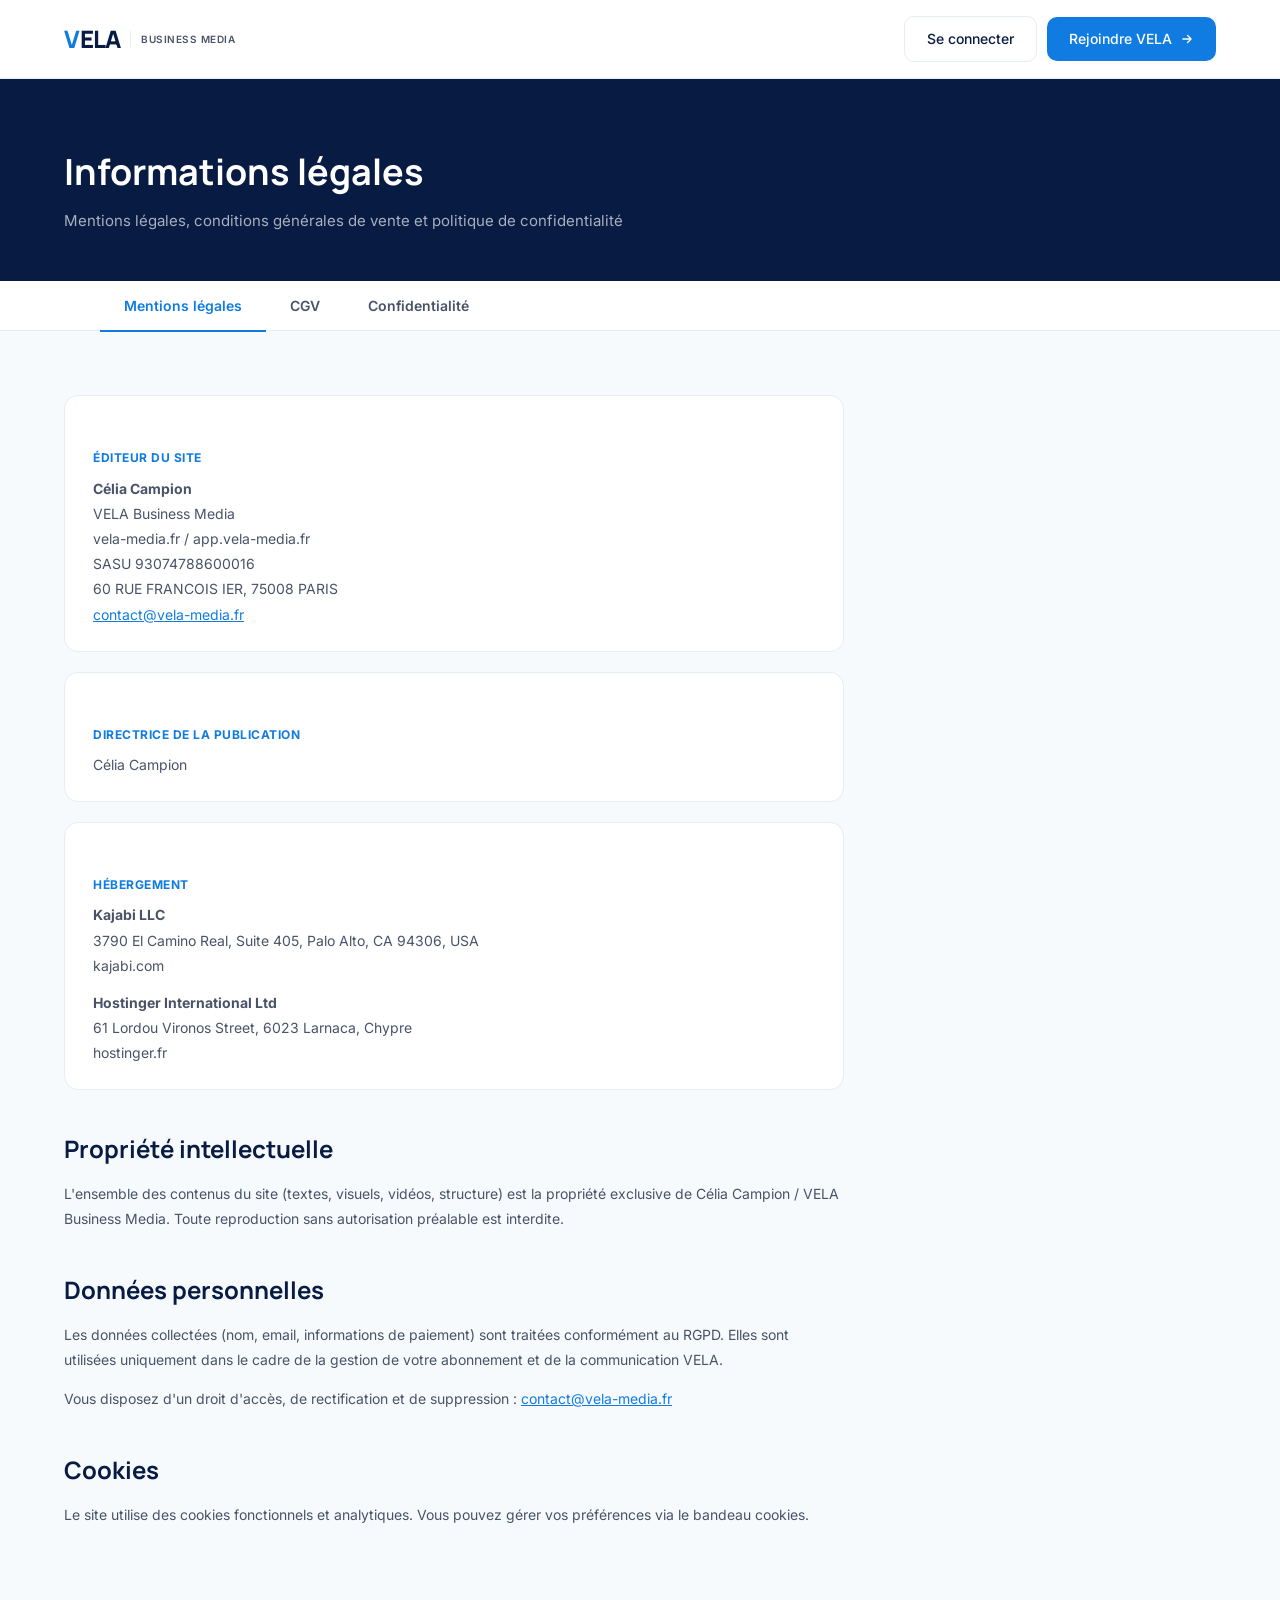
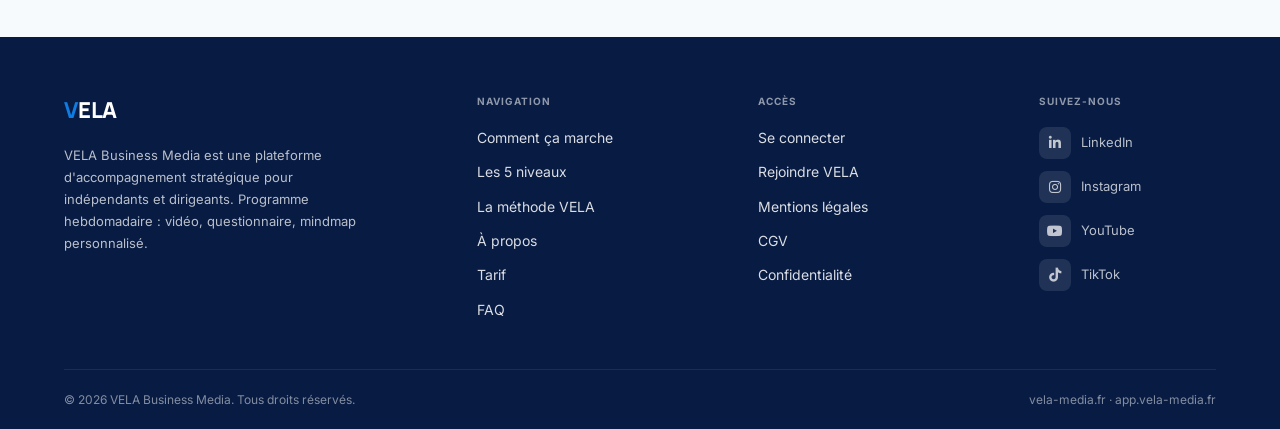
==== commit 01a500de: "CRO overhaul: diagnostic page, testimonials, dashboard mockup, layout fixes - Add diagnostic.html co" ====
--- a/legal.html
+++ b/legal.html
@@ -68,7 +68,7 @@
         .legal-body {
             padding: 64px 0 96px;
             background: var(--bg-main);
-            min-height: 60vh;
+            flex: 1;
         }
         .legal-panel { display: none; }
         .legal-panel.active { display: block; }
@@ -429,6 +429,56 @@
     <!-- Footer -->
     <footer class="footer">
         <div class="container">
+            <div class="footer-main">
+                <div class="footer-brand">
+                    <div class="footer-logo">
+                        <span class="footer-logo-v">V</span><span class="footer-logo-text">ELA</span>
+                    </div>
+                    <p class="footer-desc">VELA Business Media est une plateforme d'accompagnement stratégique pour indépendants et dirigeants. Programme hebdomadaire : vidéo, questionnaire, mindmap personnalisé.</p>
+                </div>
+                <div class="footer-nav">
+                    <h4 class="footer-heading">Navigation</h4>
+                    <ul>
+                        <li><a href="index.html#comment-ca-marche">Comment ça marche</a></li>
+                        <li><a href="index.html#les-5-niveaux">Les 5 niveaux</a></li>
+                        <li><a href="index.html#la-methode">La méthode VELA</a></li>
+                        <li><a href="index.html#a-propos">À propos</a></li>
+                        <li><a href="index.html#tarif">Tarif</a></li>
+                        <li><a href="index.html#faq">FAQ</a></li>
+                    </ul>
+                </div>
+                <div class="footer-nav">
+                    <h4 class="footer-heading">Accès</h4>
+                    <ul>
+                        <li><a href="https://app.vela-media.fr/login" target="_blank" rel="noopener">Se connecter</a></li>
+                        <li><a href="https://app.vela-media.fr/offers/Z2gnVSHb" target="_blank" rel="noopener">Rejoindre VELA</a></li>
+                        <li><a href="legal.html#mentions">Mentions légales</a></li>
+                        <li><a href="legal.html#cgv">CGV</a></li>
+                        <li><a href="legal.html#confidentialite">Confidentialité</a></li>
+                    </ul>
+                </div>
+                <div class="footer-nav">
+                    <h4 class="footer-heading">Suivez-nous</h4>
+                    <div class="footer-social">
+                        <a href="https://www.linkedin.com/company/velamediacelia" target="_blank" rel="noopener">
+                            <span class="footer-social-icon"><i class="fa-brands fa-linkedin-in"></i></span>
+                            LinkedIn
+                        </a>
+                        <a href="https://www.instagram.com/vela_media.fr/" target="_blank" rel="noopener">
+                            <span class="footer-social-icon"><i class="fa-brands fa-instagram"></i></span>
+                            Instagram
+                        </a>
+                        <a href="https://www.youtube.com/@VELA-Media-by-C%C3%A9lia-Campion" target="_blank" rel="noopener">
+                            <span class="footer-social-icon"><i class="fa-brands fa-youtube"></i></span>
+                            YouTube
+                        </a>
+                        <a href="https://www.tiktok.com/@celiacampion" target="_blank" rel="noopener">
+                            <span class="footer-social-icon"><i class="fa-brands fa-tiktok"></i></span>
+                            TikTok
+                        </a>
+                    </div>
+                </div>
+            </div>
             <div class="footer-bottom">
                 <p>&copy; <span id="footer-year"></span> VELA Business Media. Tous droits réservés.</p>
                 <p>vela-media.fr · app.vela-media.fr</p>
--- a/styles/main.css
+++ b/styles/main.css
@@ -19,6 +19,7 @@
 
 html {
     scroll-behavior: smooth;
+    height: 100%;
 }
 
 body {
@@ -26,6 +27,9 @@
     color: var(--blue-dark);
     line-height: 1.6;
     background: var(--bg-main);
+    min-height: 100vh;
+    display: flex;
+    flex-direction: column;
 }
 
 .container {
@@ -92,6 +96,26 @@
     display: flex;
     gap: 10px;
     align-items: center;
+}
+
+.header-home-link {
+    display: inline-flex;
+    align-items: center;
+    justify-content: center;
+    width: 40px;
+    height: 40px;
+    border-radius: 10px;
+    border: 1px solid var(--gray-border);
+    color: var(--blue-dark);
+    font-size: 15px;
+    text-decoration: none;
+    transition: border-color 0.2s, background 0.2s;
+    flex-shrink: 0;
+}
+
+.header-home-link:hover {
+    background: var(--bg-main);
+    border-color: var(--blue-primary);
 }
 
 /* ── Buttons ─────────────────────────────────────────── */
@@ -274,6 +298,40 @@
     flex-shrink: 0;
 }
 
+.hero-secondary-link {
+    display: inline-block;
+    margin-top: 18px;
+    text-decoration: none;
+    line-height: 1.5;
+}
+
+.hero-secondary-link-q {
+    display: block;
+    font-size: 13px;
+    color: var(--gray-text);
+}
+
+.hero-secondary-link-cta {
+    display: inline-flex;
+    align-items: center;
+    gap: 6px;
+    font-size: 14px;
+    font-weight: 600;
+    color: var(--blue-primary);
+    text-decoration: underline;
+    text-decoration-color: transparent;
+    text-underline-offset: 3px;
+    transition: text-decoration-color 0.2s ease;
+}
+
+.hero-secondary-link:hover .hero-secondary-link-cta {
+    text-decoration-color: currentColor;
+}
+
+.hero-secondary-link:hover .btn-arrow {
+    transform: translateX(3px);
+}
+
 .hero-image {
     position: absolute;
     inset: 0;
@@ -332,6 +390,40 @@
     50% { transform: translateY(-16px); }
 }
 
+/* ── Credibility Strip ───────────────────────────────── */
+.credibility-strip {
+    background: var(--white);
+    border-bottom: 1px solid var(--gray-border);
+    padding: 18px 0;
+}
+
+.credibility-inner {
+    display: flex;
+    align-items: center;
+    justify-content: center;
+    gap: 14px;
+    flex-wrap: wrap;
+    text-align: center;
+}
+
+.credibility-photo {
+    width: 40px;
+    height: 40px;
+    border-radius: 50%;
+    object-fit: cover;
+    flex-shrink: 0;
+}
+
+.credibility-inner p {
+    font-size: 14px;
+    color: var(--gray-text);
+    margin: 0;
+}
+
+.credibility-inner p strong {
+    color: var(--blue-dark);
+}
+
 /* ── Features ────────────────────────────────────────── */
 .features {
     padding: 32px 0;
@@ -397,24 +489,42 @@
 
 /* ── Video Section ───────────────────────────────────── */
 .video-section {
-    padding: 64px 0;
+    padding: 80px 0;
     background: var(--bg-main);
+}
+
+.video-wrapper {
+    position: relative;
+    max-width: 960px;
+    margin: 0 auto;
+    border-radius: 20px;
+    overflow: hidden;
+    aspect-ratio: 16/9;
+    box-shadow: 0 20px 60px rgba(2,17,55,0.14);
+    border: 1px solid rgba(2,17,55,0.06);
 }
 
 .video-placeholder {
     background: #0d1828;
-    border-radius: 20px;
-    aspect-ratio: 16/7;
     display: flex;
     flex-direction: column;
     align-items: center;
     justify-content: center;
     gap: 20px;
-    max-width: 860px;
-    margin: 0 auto;
+    width: 100%;
+    height: 100%;
+    position: absolute;
+    inset: 0;
     cursor: pointer;
-    overflow: hidden;
-    position: relative;
+    z-index: 2;
+}
+
+.video-player {
+    position: absolute;
+    inset: 0;
+    width: 100%;
+    height: 100%;
+    z-index: 1;
 }
 
 .video-placeholder::before {
@@ -554,7 +664,7 @@
 
 .pillar-name {
     font-family: var(--font-text);
-    font-size: 11px;
+    font-size: 16px;
     font-weight: 700;
     letter-spacing: 0.8px;
     text-transform: uppercase;
@@ -720,24 +830,31 @@
     font-weight: 500;
 }
 
+.menu-item i {
+    width: 14px;
+    margin-right: 6px;
+    text-align: center;
+}
+
 .dashboard-main {
-    padding: 16px;
+    padding: 14px;
     flex: 1;
-    display: grid;
-    grid-template-columns: 1fr 1fr;
-    gap: 12px;
+    display: flex;
+    flex-direction: column;
+    gap: 8px;
     overflow-y: auto;
     font-size: 12px;
 }
 
-.dashboard-header-content,
-.dashboard-theme {
-    grid-column: 1 / -1;
-}
-
 .dashboard-header-content {
     border-bottom: 1px solid var(--gray-border);
-    padding-bottom: 12px;
+    padding-bottom: 8px;
+}
+
+.dashboard-greeting {
+    display: flex;
+    flex-direction: column;
+    gap: 2px;
 }
 
 .dashboard-greeting h4 {
@@ -748,10 +865,82 @@
     margin: 0;
 }
 
+.dashboard-category {
+    font-size: 9px;
+    font-weight: 700;
+    text-transform: uppercase;
+    letter-spacing: 0.3px;
+    color: #2F6BFF;
+}
+
+.dashboard-progress {
+    background: rgba(16, 124, 225, 0.06);
+    border-radius: 8px;
+    padding: 8px 10px;
+}
+
+.dashboard-progress-head {
+    display: flex;
+    align-items: center;
+    justify-content: space-between;
+    margin-bottom: 4px;
+}
+
+.dashboard-progress-head span:first-child {
+    font-size: 9px;
+    font-weight: 600;
+    color: var(--gray-text);
+    text-transform: uppercase;
+    letter-spacing: 0.3px;
+}
+
+.dashboard-progress-percent {
+    font-size: 10px;
+    font-weight: 700;
+    color: var(--blue-primary);
+}
+
+.dashboard-progress-track {
+    display: flex;
+    justify-content: space-between;
+    gap: 2px;
+}
+
+.dashboard-progress-step {
+    flex: 1;
+    display: flex;
+    flex-direction: column;
+    align-items: center;
+    gap: 4px;
+}
+
+.dashboard-progress-dot {
+    width: 9px;
+    height: 9px;
+    border-radius: 50%;
+    background: var(--gray-border);
+}
+
+.dashboard-progress-step.done .dashboard-progress-dot {
+    background: var(--blue-primary);
+}
+
+.dashboard-progress-step-label {
+    font-size: 7px;
+    color: var(--gray-text);
+    line-height: 1.2;
+    text-align: center;
+}
+
+.dashboard-progress-step.done .dashboard-progress-step-label {
+    color: var(--blue-dark);
+    font-weight: 600;
+}
+
 .dashboard-theme {
     background: rgba(106, 174, 214, 0.08);
     border-radius: 8px;
-    padding: 12px;
+    padding: 10px;
     border-left: 3px solid var(--button-blue);
 }
 
@@ -776,7 +965,7 @@
 .dashboard-section {
     display: flex;
     flex-direction: column;
-    gap: 8px;
+    gap: 6px;
 }
 
 .dashboard-section h4 {
@@ -873,9 +1062,9 @@
     flex-shrink: 0;
 }
 
-.dash-feature-icon.videos { background: rgba(47,107,255,0.10); color: #2F6BFF; }
-.dash-feature-icon.tools  { background: rgba(22,163,74,0.10);  color: #16A34A; }
-.dash-feature-icon.suivi  { background: rgba(47,107,255,0.10); color: #2F6BFF; }
+.dash-feature-icon.videos { background: rgba(16,124,225,0.10); color: #107ce1; border: 1px solid rgba(16,124,225,0.22); }
+.dash-feature-icon.tools  { background: rgba(16,124,225,0.10); color: #107ce1; border: 1px solid rgba(16,124,225,0.22); }
+.dash-feature-icon.suivi  { background: rgba(16,124,225,0.10); color: #107ce1; border: 1px solid rgba(16,124,225,0.22); }
 
 .dash-feature-body h4 {
     font-family: var(--font-title);
@@ -1034,6 +1223,22 @@
 .level-ca.consolidateurs { color: #f0a055; }
 .level-ca.capitaines     { color: #d9b045; }
 
+.level-card .level-action {
+    font-family: var(--font-title);
+    font-size: 15px;
+    font-weight: 700;
+    letter-spacing: -0.01em;
+    line-height: 1.3;
+    margin: 0 0 8px;
+    flex-shrink: 0;
+}
+
+.level-action.fondateurs     { color: #DC2626; }
+.level-action.lanceurs       { color: #2F6BFF; }
+.level-action.accelerateurs  { color: #0891B2; }
+.level-action.consolidateurs { color: #EA6C00; }
+.level-action.capitaines     { color: #CA8A04; }
+
 /* Level colors */
 .level-name.fondateurs     { color: #DC2626; }
 .level-name.lanceurs       { color: #2F6BFF; }
@@ -1062,25 +1267,17 @@
 .journey-steps {
     display: flex;
     justify-content: center;
-    align-items: flex-start;
-    gap: 8px;
+    align-items: stretch;
+    gap: 10px;
     margin-top: 52px;
     position: relative;
 }
-
-.journey-line {
-    display: none;
-}
-
-
 
 .journey-addon {
     text-align: center;
     margin: 32px auto 0;
 }
 
-.journey-addon-icon { display: none; }
-
 .journey-addon-text {
     font-size: 12px;
     color: var(--gray-text);
@@ -1097,57 +1294,159 @@
 
 .step-arrow {
     color: #c8dff0;
-    font-size: 18px;
-    display: flex;
-    align-items: center;
-    align-self: flex-start;
-    margin-top: 19px;
+    font-size: 16px;
+    display: flex;
+    align-items: center;
+    justify-content: center;
     flex-shrink: 0;
+    width: 24px;
 }
 
 .step {
     flex: 1;
     max-width: 220px;
     text-align: center;
-    padding: 0 8px;
+    padding: 28px 18px 20px;
     position: relative;
     z-index: 1;
-}
-
+    background: var(--white);
+    border-radius: 18px;
+    box-shadow: 0 4px 18px rgba(2,17,55,0.07);
+    border: 1px solid rgba(2,17,55,0.06);
+    display: flex;
+    flex-direction: column;
+    align-items: center;
+}
+
+.step-num {
+    font-family: var(--font-text);
+    font-size: 10px;
+    font-weight: 700;
+    letter-spacing: 1.2px;
+    color: var(--gray-text);
+    opacity: 0.4;
+    margin-bottom: 14px;
+}
 
 .step-circle {
-    width: 56px;
-    height: 56px;
+    width: 52px;
+    height: 52px;
     border-radius: 14px;
     display: flex;
     align-items: center;
     justify-content: center;
-    margin: 0 auto 16px;
+    margin: 0 auto 14px;
     font-size: 20px;
     border: 1px solid;
 }
 
-.step-video         { background: rgba(47,107,255,0.08);  color: #2F6BFF; border-color: rgba(47,107,255,0.22); }
-.step-questionnaire { background: rgba(22,163,74,0.08);   color: #16A34A; border-color: rgba(22,163,74,0.22); }
-.step-mindmap       { background: rgba(147,51,234,0.08);  color: #9333EA; border-color: rgba(147,51,234,0.22); }
-.step-progression   { background: rgba(217,119,6,0.08);   color: #D97706; border-color: rgba(217,119,6,0.22); }
+.step-video         { background: rgba(8,145,178,0.08);   color: #0891B2; border-color: rgba(8,145,178,0.18); }
+.step-questionnaire { background: rgba(114,184,122,0.10);  color: #72b87a; border-color: rgba(114,184,122,0.22); }
+.step-mindmap       { background: rgba(168,126,192,0.10);  color: #a87ec0; border-color: rgba(168,126,192,0.22); }
+.step-progression   { background: rgba(196,149,58,0.10);   color: #c4953a; border-color: rgba(196,149,58,0.22); }
 
 .step h3 {
     font-family: var(--font-text);
-    font-size: 11px;
-    font-weight: 700;
-    letter-spacing: 0.8px;
-    text-transform: uppercase;
-    color: var(--blue-dark);
-    margin-bottom: 8px;
+    font-size: 16px;
+    font-weight: 700;
+    letter-spacing: 0;
+    text-transform: none;
+    color: var(--blue-dark);
+    margin-bottom: 10px;
 }
 
 .step p {
     font-size: 13px;
     color: var(--gray-text);
-    line-height: 1.5;
-}
-
+    line-height: 1.55;
+    flex: 1;
+}
+
+.step-tags {
+    display: flex;
+    flex-wrap: wrap;
+    justify-content: center;
+    gap: 6px;
+    margin-top: 16px;
+}
+
+.step-tag {
+    font-size: 11px;
+    font-weight: 600;
+    padding: 4px 10px;
+    border-radius: 20px;
+}
+
+.tag-video         { background: rgba(8,145,178,0.08);   color: #0891B2; }
+.tag-questionnaire { background: rgba(114,184,122,0.10);  color: #72b87a; }
+.tag-mindmap       { background: rgba(168,126,192,0.10);  color: #a87ec0; }
+.tag-progression   { background: rgba(196,149,58,0.10);   color: #c4953a; }
+
+
+/* ── Testimonials ────────────────────────────────────── */
+.testimonials {
+    padding: 80px 0;
+    background: var(--white);
+}
+
+.testimonials-grid {
+    display: grid;
+    grid-template-columns: repeat(3, 1fr);
+    gap: 20px;
+}
+
+.testimonial-card {
+    border-radius: 18px;
+    padding: 28px 26px;
+    text-align: center;
+    display: flex;
+    flex-direction: column;
+    align-items: center;
+    background: var(--white);
+    border: 1.5px solid var(--gray-border);
+    box-shadow: 0 4px 16px rgba(2,17,55,0.07);
+    transition: box-shadow 0.2s, transform 0.2s;
+}
+
+.testimonial-card:hover {
+    box-shadow: 0 8px 28px rgba(2,17,55,0.13);
+    transform: translateY(-2px);
+}
+
+.testimonial-avatar {
+    width: 52px;
+    height: 52px;
+    border-radius: 50%;
+    background: rgba(16, 124, 225, 0.10);
+    display: flex;
+    align-items: center;
+    justify-content: center;
+    color: var(--blue-primary);
+    font-family: var(--font-title);
+    font-weight: 700;
+    font-size: 15px;
+    margin-bottom: 16px;
+}
+
+.testimonial-quote {
+    font-size: 14px;
+    color: var(--gray-text);
+    font-style: italic;
+    line-height: 1.6;
+    margin-bottom: 14px;
+}
+
+.testimonial-result {
+    font-size: 13px;
+    font-weight: 600;
+    color: var(--blue-primary);
+    margin-bottom: 10px;
+}
+
+.testimonial-name {
+    font-size: 12px;
+    color: var(--gray-text);
+}
 
 /* ── Pricing ─────────────────────────────────────────── */
 .pricing {
@@ -1217,6 +1516,7 @@
     flex-shrink: 0;
 }
 
+
 /* Pricing card (right side) */
 .pricing-card {
     background: var(--white);
@@ -1555,6 +1855,8 @@
     color: rgba(255,255,255,0.6);
     font-size: 13px;
     padding: 56px 0 0;
+    margin-top: auto;
+    flex-shrink: 0;
 }
 
 .footer-main {
@@ -1676,6 +1978,16 @@
     color: rgba(255,255,255,0.5);
 }
 
+.footer-bottom a {
+    color: rgba(255,255,255,0.7);
+    text-decoration: none;
+    transition: color 0.2s;
+}
+
+.footer-bottom a:hover {
+    color: #fff;
+}
+
 /* ── Responsive ──────────────────────────────────────── */
 
 /* ─ Hero image sous le texte ≤1300px ───────────────── */
@@ -1729,7 +2041,8 @@
 
     /* Pricing */
     .pricing-wrapper   { grid-template-columns: 1fr; gap: 48px; }
-    .pricing-card      { max-width: 520px; margin: 0 auto; width: 100%; }
+    .pricing-card      { max-width: 520px; margin: 0 auto; width: 100%; order: 2; }
+    .pricing-content   { order: 1; }
 
     /* Footer */
     .footer-main       { grid-template-columns: 1fr 1fr; gap: 40px; }
@@ -1745,7 +2058,10 @@
     /* Section spacing */
     .video-section,
     .levels, .dashboard, .pillars,
-    .journey, .trust, .pricing, .faq { padding: 56px 0; }
+    .journey, .trust, .pricing, .faq, .testimonials { padding: 56px 0; }
+
+    /* Testimonials : 1 colonne */
+    .testimonials-grid { grid-template-columns: 1fr; }
 
     /* Typography */
     .hero              { padding-bottom: 0; }
@@ -1775,13 +2091,12 @@
     .dashboard-mockup  { height: auto; }
     .dashboard-wrapper { grid-template-columns: 1fr; }
     .dashboard-menu    { display: none; }
-    .dashboard-main    { grid-template-columns: 1fr; padding: 12px; }
+    .dashboard-main    { padding: 12px; }
 
     /* Journey : empilé verticalement */
     .journey-steps     { flex-direction: column; align-items: center; gap: 12px; }
-    .step              { max-width: 300px; width: 100%; }
-    .step-arrow        { margin-top: 0; align-self: center; transform: rotate(90deg); }
-    .journey-line      { display: none; }
+    .step              { max-width: 340px; width: 100%; }
+    .step-arrow        { margin-top: 0; align-self: center; transform: rotate(90deg); width: auto; }
 
     /* Trust */
     .trust-content     { grid-template-columns: 1fr; gap: 40px; }
@@ -1812,7 +2127,7 @@
     /* Section spacing */
     .video-section,
     .levels, .dashboard, .pillars,
-    .journey, .trust, .pricing, .faq { padding: 44px 0; }
+    .journey, .trust, .pricing, .faq, .testimonials { padding: 44px 0; }
 
     /* Hero */
     .hero              { padding-bottom: 0; }
